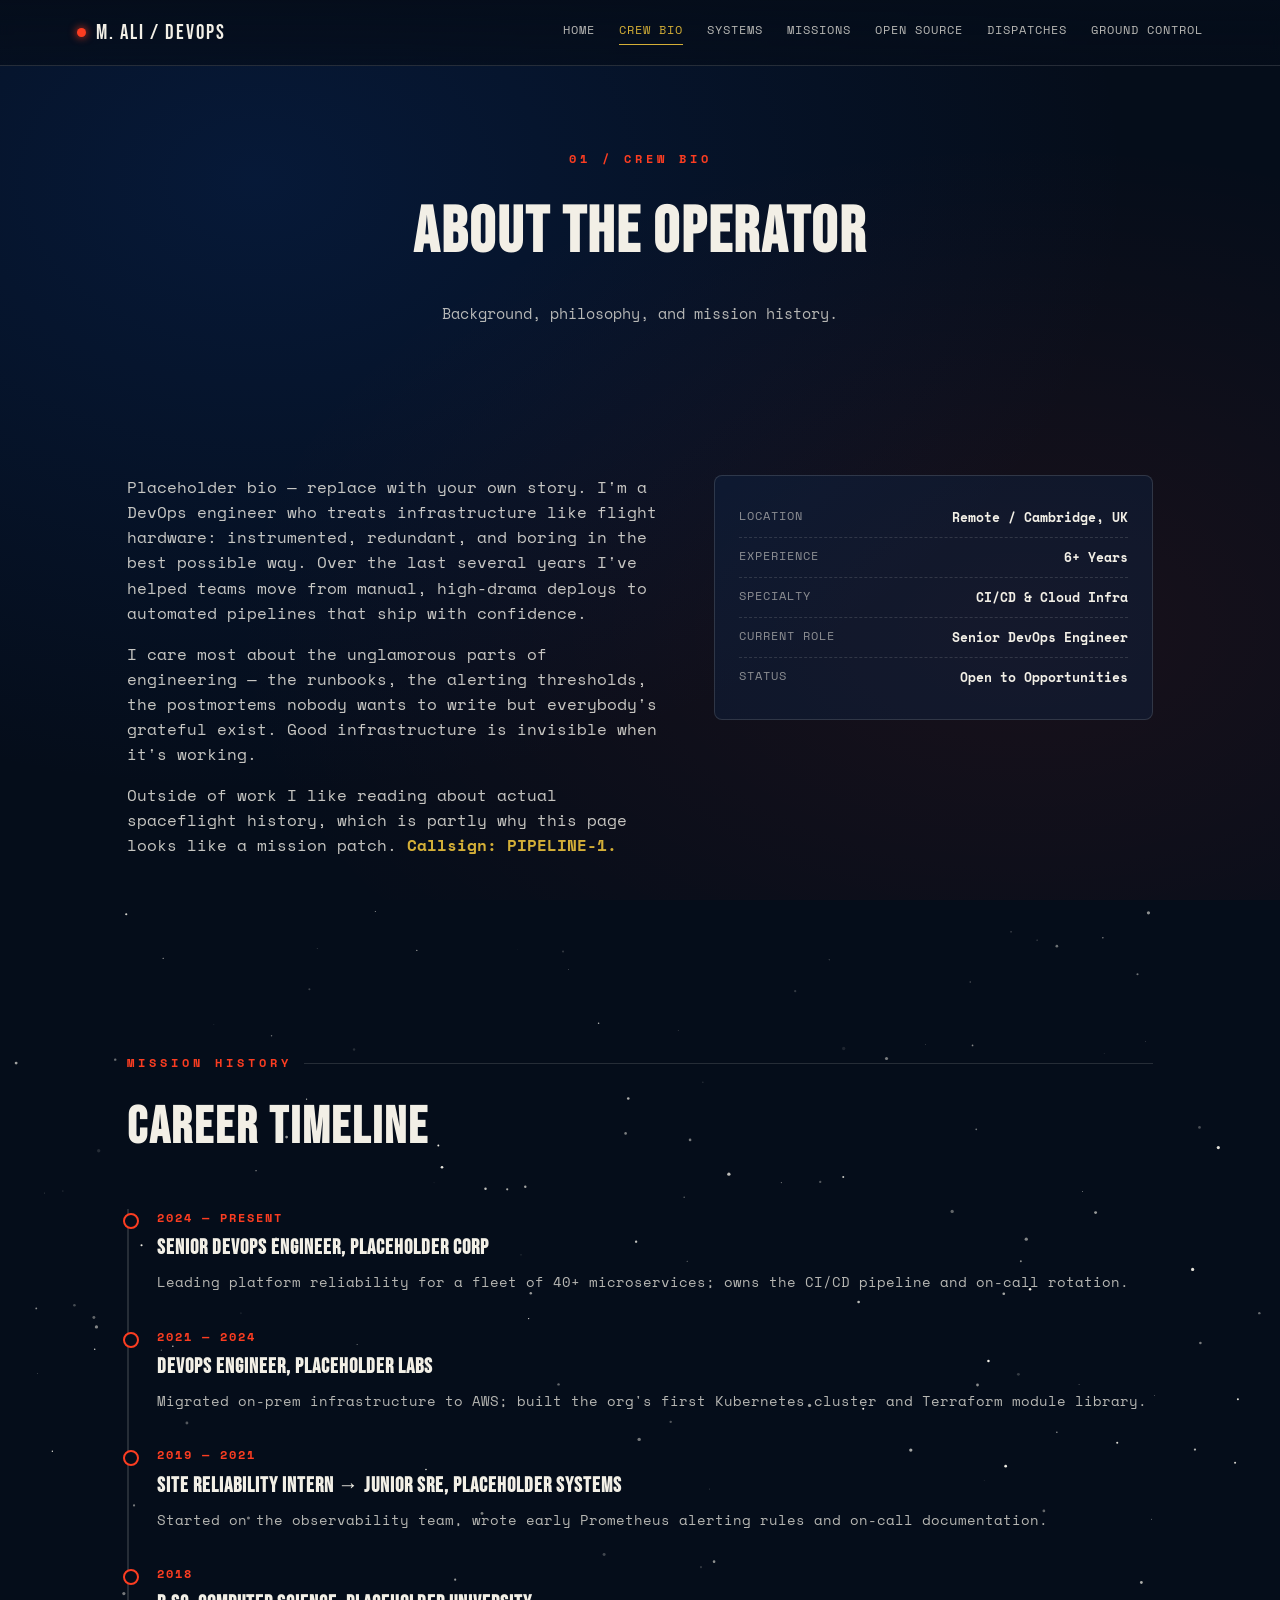
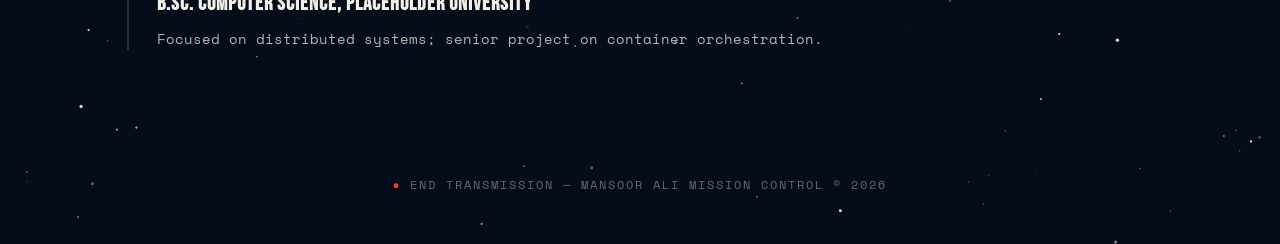
==== about.html @ 3de68238 "New portfolio theme" ====
<!DOCTYPE html>
<html lang="en">

<head>
  <meta charset="UTF-8">
  <meta name="viewport" content="width=device-width, initial-scale=1.0">
  <title>Crew Bio — Mansoor Ali</title>
  <link rel="preconnect" href="https://fonts.googleapis.com">
  <link rel="preconnect" href="https://fonts.gstatic.com" crossorigin>
  <link href="https://fonts.googleapis.com/css2?family=Bebas+Neue&family=Space+Mono:wght@400;700&display=swap"
    rel="stylesheet">
  <link rel="stylesheet" href="styles.css">
</head>

<body>

  <canvas id="starfield"></canvas>
  <div id="stars"></div>

  <div class="content">

    <nav>
      <a class="nav-brand" href="index.html"><span class="dot"></span> M. ALI / DEVOPS</a>
      <button class="nav-toggle" aria-label="Toggle menu">MENU</button>
      <div class="nav-links">
        <a href="index.html">Home</a>
        <a href="about.html" class="active">Crew Bio</a>
        <a href="skills.html">Systems</a>
        <a href="projects.html">Missions</a>
        <a href="opensource.html">Open Source</a>
        <a href="blog.html">Dispatches</a>
        <a href="contact.html">Ground Control</a>
      </div>
    </nav>

    <div class="page-header">
      <div class="eyebrow">01 / Crew Bio</div>
      <h1>ABOUT THE OPERATOR</h1>
      <p class="lead">Background, philosophy, and mission history.</p>
    </div>

    <section>
      <div class="about-grid">
        <div class="about-text">
          <p>Placeholder bio &mdash; replace with your own story. I'm a DevOps engineer who treats infrastructure like
            flight hardware: instrumented, redundant, and boring in the best possible way. Over the last several years
            I've helped teams move from manual, high-drama deploys to automated pipelines that ship with confidence.</p>
          <p>I care most about the unglamorous parts of engineering &mdash; the runbooks, the alerting thresholds, the
            postmortems nobody wants to write but everybody's grateful exist. Good infrastructure is invisible when it's
            working.</p>
          <p>Outside of work I like reading about actual spaceflight history, which is partly why this page looks like a
            mission patch. <span class="callsign">Callsign: PIPELINE-1.</span></p>
        </div>
        <div class="log-card">
          <div class="log-line"><span>Location</span><span>Remote / Cambridge, UK</span></div>
          <div class="log-line"><span>Experience</span><span>6+ Years</span></div>
          <div class="log-line"><span>Specialty</span><span>CI/CD &amp; Cloud Infra</span></div>
          <div class="log-line"><span>Current Role</span><span>Senior DevOps Engineer</span></div>
          <div class="log-line"><span>Status</span><span>Open to Opportunities</span></div>
        </div>
      </div>
    </section>

    <section>
      <div class="eyebrow">Mission History</div>
      <h2 class="section-title">CAREER TIMELINE</h2>
      <div class="timeline">
        <div class="timeline-item">
          <div class="t-year">2024 &mdash; Present</div>
          <h4>Senior DevOps Engineer, Placeholder Corp</h4>
          <p>Leading platform reliability for a fleet of 40+ microservices; owns the CI/CD pipeline and on-call
            rotation.</p>
        </div>
        <div class="timeline-item">
          <div class="t-year">2021 &mdash; 2024</div>
          <h4>DevOps Engineer, Placeholder Labs</h4>
          <p>Migrated on-prem infrastructure to AWS; built the org's first Kubernetes cluster and Terraform module
            library.</p>
        </div>
        <div class="timeline-item">
          <div class="t-year">2019 &mdash; 2021</div>
          <h4>Site Reliability Intern &rarr; Junior SRE, Placeholder Systems</h4>
          <p>Started on the observability team, wrote early Prometheus alerting rules and on-call documentation.</p>
        </div>
        <div class="timeline-item">
          <div class="t-year">2018</div>
          <h4>B.Sc. Computer Science, Placeholder University</h4>
          <p>Focused on distributed systems; senior project on container orchestration.</p>
        </div>
      </div>
    </section>

    <footer><span class="blink">&#9679;</span> END TRANSMISSION &mdash; MANSOOR ALI MISSION CONTROL &copy; 2026</footer>

  </div>

  <script src="starfield.js"></script>
</body>

</html>
---- styles.css ----
:root{
  --navy:#0B1F3A;
  --navy-deep:#050D1A;
  --panel:#0F2A4D;
  --nasa-red:#FC3D21;
  --nasa-blue:#3E7DD8;
  --gold:#D4AF37;
  --off-white:#F2EFE6;
  --line: rgba(242,239,230,0.14);
  --mono: 'Space Mono', monospace;
  --display: 'Bebas Neue', sans-serif;
}

*{margin:0;padding:0;box-sizing:border-box;}
html{scroll-behavior:smooth;}

body{
  background:var(--navy-deep);
  color:var(--off-white);
  font-family:var(--mono);
  line-height:1.6;
  overflow-x:hidden;
}

canvas#starfield{
  position:fixed;
  inset:0;
  z-index:0;
  display:block;
}
#stars{
  position:fixed;
  inset:0;
  z-index:0;
  background:radial-gradient(ellipse at 20% 20%, rgba(11,61,145,0.25), transparent 60%),
             radial-gradient(ellipse at 80% 70%, rgba(252,61,33,0.08), transparent 55%),
             var(--navy-deep);
}

.content{position:relative; z-index:1;}
a{color:inherit;}

/* ---------- NAV ---------- */
nav{
  position:fixed;
  top:0; left:0; right:0;
  z-index:50;
  display:flex;
  align-items:center;
  justify-content:space-between;
  padding:16px 6vw;
  background:linear-gradient(180deg, rgba(5,13,26,0.92), rgba(5,13,26,0.7));
  border-bottom:1px solid var(--line);
  backdrop-filter:blur(6px);
}
.nav-brand{
  font-family:var(--display);
  letter-spacing:2px;
  font-size:1.3rem;
  display:flex;
  align-items:center;
  gap:10px;
  text-decoration:none;
  color:var(--off-white);
}
.nav-brand .dot{
  width:9px;height:9px;border-radius:50%;
  background:var(--nasa-red);
  box-shadow:0 0 8px var(--nasa-red);
  animation:pulse 2s infinite ease-in-out;
}
.nav-links{display:flex; gap:24px; font-size:0.76rem; letter-spacing:1px;}
.nav-links a{
  text-decoration:none;
  color:var(--off-white);
  opacity:0.75;
  text-transform:uppercase;
  position:relative;
  padding-bottom:4px;
}
.nav-links a:hover{opacity:1; color:var(--nasa-red);}
.nav-links a.active{ opacity:1; color:var(--gold); border-bottom:1px solid var(--gold); }
.nav-links a:focus-visible, a:focus-visible, button:focus-visible{
  outline:2px solid var(--gold);
  outline-offset:3px;
}
.nav-toggle{ display:none; }
@media (max-width:900px){
  .nav-links{
    display:none;
    position:fixed;
    top:60px; right:0;
    flex-direction:column;
    background:var(--navy-deep);
    border:1px solid var(--line);
    border-radius:0 0 0 10px;
    padding:20px 26px;
    gap:16px;
    z-index:60;
  }
  .nav-links.open{ display:flex; }
  .nav-toggle{
    display:inline-block;
    background:none;
    border:1px solid var(--line);
    color:var(--off-white);
    font-family:var(--mono);
    font-size:0.7rem;
    letter-spacing:1px;
    text-transform:uppercase;
    padding:8px 12px;
    border-radius:4px;
    cursor:pointer;
  }
}

@keyframes pulse{
  0%,100%{opacity:1;}
  50%{opacity:0.35;}
}

/* ---------- PAGE HEADER (non-hero pages) ---------- */
.page-header{
  padding:150px 6vw 60px;
  max-width:1180px;
  margin:0 auto;
  text-align:center;
}
.page-header .eyebrow{ justify-content:center; }
.page-header .eyebrow::after{ display:none; }
.page-header h1{
  font-family:var(--display);
  font-size:clamp(2.4rem, 6vw, 4rem);
  letter-spacing:2px;
}
.page-header p.lead{
  max-width:560px;
  margin:16px auto 0;
  color:rgba(242,239,230,0.75);
  font-size:0.95rem;
}

/* ---------- HERO (index only) ---------- */
header.hero{
  min-height:100vh;
  display:flex;
  flex-direction:column;
  align-items:center;
  justify-content:center;
  text-align:center;
  padding:140px 6vw 80px;
  position:relative;
}
.patch-wrap{ position:relative; width:340px; height:340px; margin-bottom:36px; }
@media (max-width:480px){ .patch-wrap{width:260px;height:260px;} }
.patch-ring{
  position:absolute; inset:0;
  border-radius:50%;
  border:2px dashed rgba(212,175,55,0.35);
  animation:spin 60s linear infinite;
}
.patch-ring.r2{ inset:14px; border-color:rgba(62,125,216,0.3); animation-duration:45s; animation-direction:reverse;}
@media (prefers-reduced-motion: reduce){ .patch-ring{animation:none;} }
@keyframes spin{ to{ transform:rotate(360deg); } }
.patch-core{
  position:absolute; inset:30px;
  border-radius:50%;
  background:radial-gradient(circle at 35% 30%, var(--panel), var(--navy) 70%);
  border:4px solid var(--gold);
  box-shadow:
    0 0 0 4px var(--navy-deep),
    0 0 0 6px var(--nasa-red),
    0 20px 60px rgba(0,0,0,0.6),
    inset 0 0 40px rgba(62,125,216,0.25);
  display:flex;
  flex-direction:column;
  align-items:center;
  justify-content:center;
  gap:6px;
}
.patch-core .role{ font-size:0.62rem; letter-spacing:3px; color:var(--nasa-red); text-transform:uppercase; font-weight:700; }
.patch-core .initials{ font-family:var(--display); font-size:3.2rem; letter-spacing:2px; line-height:1; color:var(--off-white); }
.patch-core .orbit-icon{ width:64px; height:1px; background:var(--gold); margin:4px 0; position:relative; }
.patch-core .orbit-icon::before{ content:''; position:absolute; left:50%; top:50%; width:6px; height:6px; border-radius:50%; background:var(--nasa-red); transform:translate(-50%,-50%); }
.patch-core .designation{ font-size:0.6rem; letter-spacing:2px; color:rgba(242,239,230,0.6); }
svg.patch-text{ position:absolute; inset:0; width:100%; height:100%; }
svg.patch-text text{ font-family:var(--mono); font-size:11.5px; letter-spacing:3px; fill:var(--off-white); text-transform:uppercase; }

.hero h1{ font-family:var(--display); font-size:clamp(2.6rem, 7vw, 5rem); letter-spacing:3px; color:var(--off-white); line-height:1; }
.hero .subtitle{ margin-top:14px; font-size:1rem; letter-spacing:2px; text-transform:uppercase; color:var(--nasa-blue); font-weight:700; }
.hero .tagline{ max-width:560px; margin:22px auto 0; color:rgba(242,239,230,0.75); font-size:0.95rem; }

.status-strip{
  margin-top:34px;
  display:inline-flex;
  align-items:center;
  gap:10px;
  padding:10px 20px;
  border:1px solid var(--line);
  border-radius:999px;
  background:rgba(15,42,77,0.5);
  font-size:0.72rem;
  letter-spacing:2px;
  text-transform:uppercase;
}
.status-strip .led{
  width:8px;height:8px;border-radius:50%;
  background:#4CD137;
  box-shadow:0 0 8px #4CD137;
  animation:pulse 1.6s infinite ease-in-out;
}

.hero-ctas{ margin-top:36px; display:flex; gap:16px; flex-wrap:wrap; justify-content:center; }
.btn{
  font-family:var(--mono);
  font-weight:700;
  font-size:0.78rem;
  letter-spacing:1.5px;
  text-transform:uppercase;
  text-decoration:none;
  padding:14px 26px;
  border-radius:4px;
  transition:transform 0.15s ease, box-shadow 0.15s ease;
  display:inline-block;
  border:none;
  cursor:pointer;
}
.btn:hover{ transform:translateY(-2px); }
.btn-primary{ background:var(--nasa-red); color:var(--off-white); box-shadow:0 6px 20px rgba(252,61,33,0.35); }
.btn-outline{ background:transparent; color:var(--off-white); border:1px solid var(--gold); }

/* ---------- SECTION SHELL ---------- */
section{ padding:90px 6vw; max-width:1180px; margin:0 auto; position:relative; }
.eyebrow{
  font-size:0.72rem;
  letter-spacing:4px;
  text-transform:uppercase;
  color:var(--nasa-red);
  font-weight:700;
  display:flex;
  align-items:center;
  gap:12px;
  margin-bottom:14px;
}
.eyebrow::after{ content:''; flex:1; height:1px; background:var(--line); }
h2.section-title{ font-family:var(--display); font-size:clamp(2rem, 4.5vw, 3.2rem); letter-spacing:2px; margin-bottom:40px; }

/* ---------- ABOUT ---------- */
.about-grid{ display:grid; grid-template-columns:1.1fr 0.9fr; gap:50px; align-items:start; }
@media (max-width:820px){ .about-grid{grid-template-columns:1fr;} }
.about-text p{ color:rgba(242,239,230,0.82); margin-bottom:16px; font-size:0.98rem; }
.about-text .callsign{ color:var(--gold); font-weight:700; }
.log-card{ border:1px solid var(--line); background:rgba(15,42,77,0.35); border-radius:8px; padding:22px 24px; }
.log-card .log-line{ display:flex; justify-content:space-between; padding:9px 0; border-bottom:1px dashed var(--line); font-size:0.82rem; }
.log-card .log-line:last-child{border-bottom:none;}
.log-card .log-line span:first-child{ color:rgba(242,239,230,0.55); text-transform:uppercase; letter-spacing:1px; font-size:0.72rem; }
.log-card .log-line span:last-child{ color:var(--off-white); font-weight:700; text-align:right; }

/* Timeline (about page) */
.timeline{ border-left:2px solid var(--line); padding-left:28px; display:flex; flex-direction:column; gap:34px; margin-top:10px; }
.timeline-item{ position:relative; }
.timeline-item::before{
  content:''; position:absolute; left:-34px; top:4px;
  width:12px; height:12px; border-radius:50%;
  background:var(--navy-deep); border:2px solid var(--nasa-red);
}
.timeline-item .t-year{ font-size:0.72rem; letter-spacing:2px; color:var(--nasa-red); text-transform:uppercase; font-weight:700; }
.timeline-item h4{ font-family:var(--display); font-size:1.3rem; letter-spacing:1px; margin:4px 0 6px; }
.timeline-item p{ color:rgba(242,239,230,0.75); font-size:0.9rem; }

/* ---------- SKILLS ---------- */
.systems-grid{ display:grid; grid-template-columns:repeat(auto-fit, minmax(240px, 1fr)); gap:22px; }
.system-panel{
  border:1px solid var(--line);
  background:linear-gradient(160deg, rgba(15,42,77,0.5), rgba(5,13,26,0.4));
  border-radius:10px;
  padding:24px;
  position:relative;
  overflow:hidden;
}
.system-panel::before{ content:''; position:absolute; top:0; left:0; width:4px; height:100%; background:var(--nasa-blue); }
.system-panel h3{ font-family:var(--display); letter-spacing:1.5px; font-size:1.3rem; margin-bottom:4px; }
.system-panel .sys-status{ font-size:0.65rem; letter-spacing:2px; color:#4CD137; text-transform:uppercase; font-weight:700; margin-bottom:14px; display:block; }
.chip-row{ display:flex; flex-wrap:wrap; gap:8px; }
.chip{ font-size:0.72rem; padding:6px 12px; border:1px solid var(--line); border-radius:4px; color:rgba(242,239,230,0.85); background:rgba(242,239,230,0.04); }

/* ---------- CERTIFICATIONS ---------- */
.cert-grid{ display:grid; grid-template-columns:repeat(auto-fit, minmax(260px, 1fr)); gap:24px; }
.cert-card{
  border:1px solid var(--line);
  border-radius:10px;
  padding:26px;
  display:flex;
  gap:18px;
  align-items:flex-start;
  background:rgba(15,42,77,0.28);
  transition:border-color 0.2s ease, transform 0.2s ease;
}
.cert-card:hover{ border-color:var(--gold); transform:translateY(-3px); }
.cert-seal{
  flex-shrink:0;
  width:56px; height:56px;
  border-radius:50%;
  border:2px solid var(--gold);
  display:flex; align-items:center; justify-content:center;
  background:radial-gradient(circle at 35% 30%, var(--panel), var(--navy) 70%);
  font-family:var(--display);
  font-size:1.3rem;
}
.cert-card h3{ font-family:var(--display); font-size:1.2rem; letter-spacing:1px; margin-bottom:4px; }
.cert-meta{ font-size:0.7rem; letter-spacing:1px; text-transform:uppercase; color:var(--nasa-blue); margin-bottom:8px; }
.cert-card p{ font-size:0.85rem; color:rgba(242,239,230,0.75); }
.cert-status{
  display:inline-block;
  margin-top:10px;
  font-size:0.62rem;
  letter-spacing:2px;
  text-transform:uppercase;
  color:#4CD137;
  font-weight:700;
}

/* ---------- MISSIONS / PROJECTS ---------- */
.missions{ display:flex; flex-direction:column; gap:26px; }
.mission-card{
  display:grid;
  grid-template-columns:150px 1fr;
  gap:28px;
  border:1px solid var(--line);
  border-radius:10px;
  padding:28px;
  background:rgba(15,42,77,0.28);
  transition:border-color 0.2s ease, transform 0.2s ease;
}
.mission-card:hover{ border-color:var(--gold); transform:translateY(-3px); }
@media (max-width:680px){ .mission-card{grid-template-columns:1fr;} }
.mission-id{ display:flex; flex-direction:column; align-items:flex-start; gap:8px; }
.mission-id .msn{ font-family:var(--display); font-size:1.6rem; letter-spacing:1px; color:var(--nasa-red); }
.mission-badge{
  width:64px; height:64px;
  border-radius:50%;
  border:2px solid var(--gold);
  display:flex; align-items:center; justify-content:center;
  background:radial-gradient(circle at 35% 30%, var(--panel), var(--navy) 70%);
  font-family:var(--display);
  font-size:1.4rem;
  color:var(--off-white);
}
.mission-body h3{ font-family:var(--display); font-size:1.5rem; letter-spacing:1px; margin-bottom:8px; }
.mission-body p{ color:rgba(242,239,230,0.78); font-size:0.92rem; margin-bottom:14px; }
.mission-links{ display:flex; gap:18px; font-size:0.75rem; letter-spacing:1px; text-transform:uppercase; }
.mission-links a{ text-decoration:none; color:var(--nasa-blue); border-bottom:1px solid transparent; }
.mission-links a:hover{ border-color:var(--nasa-blue); }

/* ---------- OPEN SOURCE ---------- */
.transmission-grid{ display:grid; grid-template-columns:repeat(auto-fit, minmax(280px, 1fr)); gap:24px; }
.transmission-card{
  border:1px solid var(--line);
  border-radius:10px;
  padding:26px;
  background:rgba(15,42,77,0.28);
  transition:border-color 0.2s ease, transform 0.2s ease;
  display:flex;
  flex-direction:column;
  gap:12px;
}
.transmission-card:hover{ border-color:var(--nasa-blue); transform:translateY(-3px); }
.transmission-card .freq{ font-size:0.68rem; letter-spacing:2px; color:var(--gold); text-transform:uppercase; font-weight:700; }
.transmission-card h3{ font-family:var(--display); font-size:1.3rem; letter-spacing:1px; }
.transmission-card p{ font-size:0.85rem; color:rgba(242,239,230,0.75); flex:1; }
.transmission-stats{ display:flex; gap:16px; font-size:0.72rem; color:rgba(242,239,230,0.6); }
.transmission-stats span{ display:flex; align-items:center; gap:5px; }
.transmission-card a.repo-link{ font-size:0.75rem; letter-spacing:1px; text-transform:uppercase; text-decoration:none; color:var(--nasa-blue); }

/* ---------- BLOG ---------- */
.dispatch-list{ display:flex; flex-direction:column; gap:20px; }
.dispatch-card{
  border:1px solid var(--line);
  border-radius:10px;
  padding:26px 28px;
  background:rgba(15,42,77,0.28);
  display:flex;
  justify-content:space-between;
  align-items:center;
  gap:20px;
  transition:border-color 0.2s ease, transform 0.2s ease;
}
.dispatch-card:hover{ border-color:var(--gold); transform:translateY(-3px); }
@media (max-width:680px){ .dispatch-card{flex-direction:column; align-items:flex-start;} }
.dispatch-meta{ font-size:0.68rem; letter-spacing:2px; text-transform:uppercase; color:var(--nasa-red); margin-bottom:8px; font-weight:700; }
.dispatch-card h3{ font-family:var(--display); font-size:1.4rem; letter-spacing:1px; margin-bottom:6px; }
.dispatch-card p{ font-size:0.85rem; color:rgba(242,239,230,0.75); max-width:520px; }
.dispatch-card .btn{ flex-shrink:0; }

/* ---------- RESUME STRIP ---------- */
.manifest{
  display:flex;
  align-items:center;
  justify-content:space-between;
  flex-wrap:wrap;
  gap:20px;
  border:1px solid var(--gold);
  border-radius:10px;
  padding:30px 34px;
  background:linear-gradient(120deg, rgba(212,175,55,0.08), transparent);
}
.manifest .m-left h3{ font-family:var(--display); font-size:1.6rem; letter-spacing:1px; margin-bottom:6px; }
.manifest .m-left p{ font-size:0.85rem; color:rgba(242,239,230,0.7); }

/* ---------- CONTACT ---------- */
.ground-control{
  border:1px solid var(--line);
  border-radius:12px;
  padding:44px;
  background:radial-gradient(ellipse at top left, rgba(62,125,216,0.12), transparent 60%), rgba(5,13,26,0.4);
  text-align:center;
}
.ground-control h2{ font-family:var(--display); font-size:clamp(1.8rem,4vw,2.8rem); letter-spacing:2px; margin-bottom:12px; }
.ground-control p{ color:rgba(242,239,230,0.75); max-width:480px; margin:0 auto 30px; font-size:0.92rem; }
.contact-links{ display:flex; justify-content:center; gap:16px; flex-wrap:wrap; }
.contact-links a{
  text-decoration:none;
  padding:12px 22px;
  border:1px solid var(--line);
  border-radius:6px;
  font-size:0.8rem;
  letter-spacing:1px;
  text-transform:uppercase;
  color:var(--off-white);
  transition:border-color 0.2s ease, color 0.2s ease;
}
.contact-links a:hover{ border-color:var(--nasa-red); color:var(--nasa-red); }

.contact-form{ max-width:520px; margin:0 auto; text-align:left; display:flex; flex-direction:column; gap:16px; }
.contact-form label{ font-size:0.7rem; letter-spacing:2px; text-transform:uppercase; color:rgba(242,239,230,0.6); margin-bottom:6px; display:block; }
.contact-form input, .contact-form textarea{
  width:100%;
  background:rgba(5,13,26,0.6);
  border:1px solid var(--line);
  border-radius:6px;
  padding:12px 14px;
  color:var(--off-white);
  font-family:var(--mono);
  font-size:0.85rem;
}
.contact-form input:focus, .contact-form textarea:focus{ outline:none; border-color:var(--gold); }
.contact-form textarea{ resize:vertical; min-height:120px; }

footer{
  text-align:center;
  padding:36px 6vw 50px;
  font-size:0.72rem;
  letter-spacing:2px;
  text-transform:uppercase;
  color:rgba(242,239,230,0.4);
}
footer .blink{ color:var(--nasa-red); }
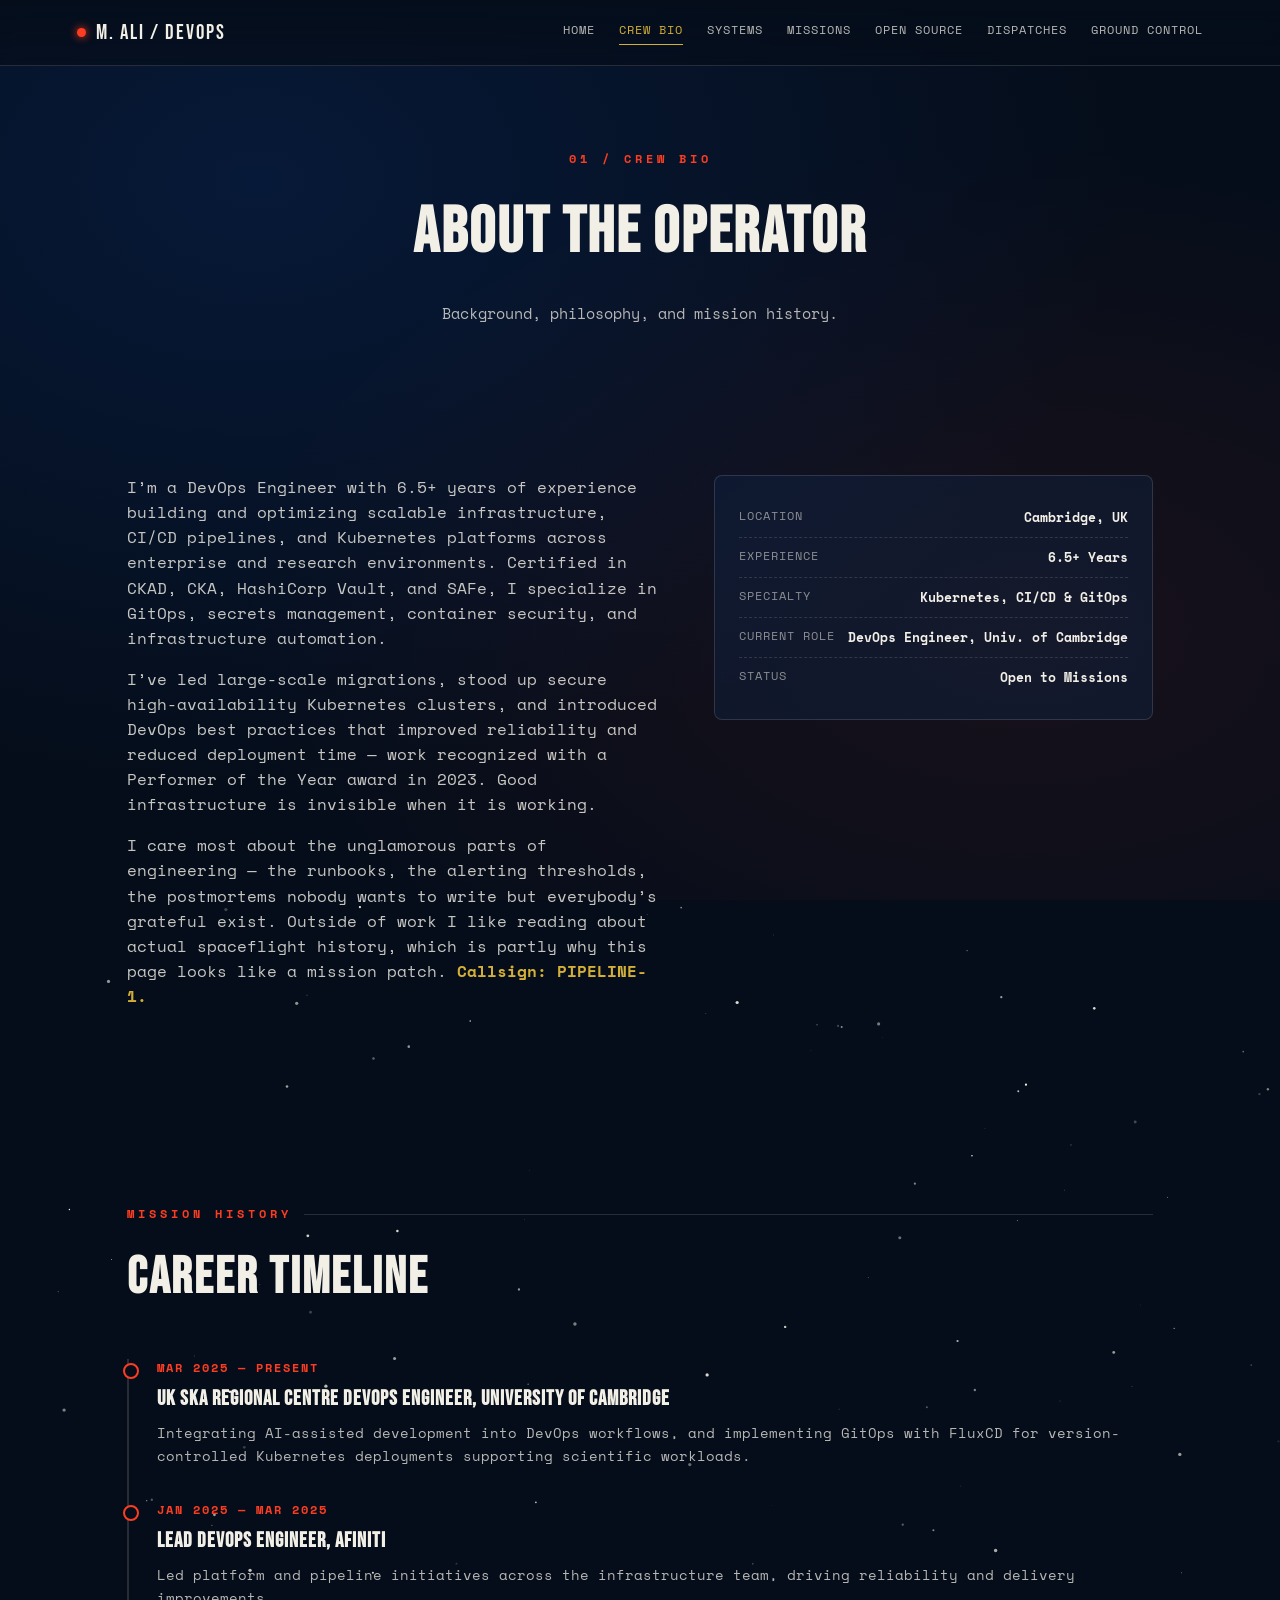
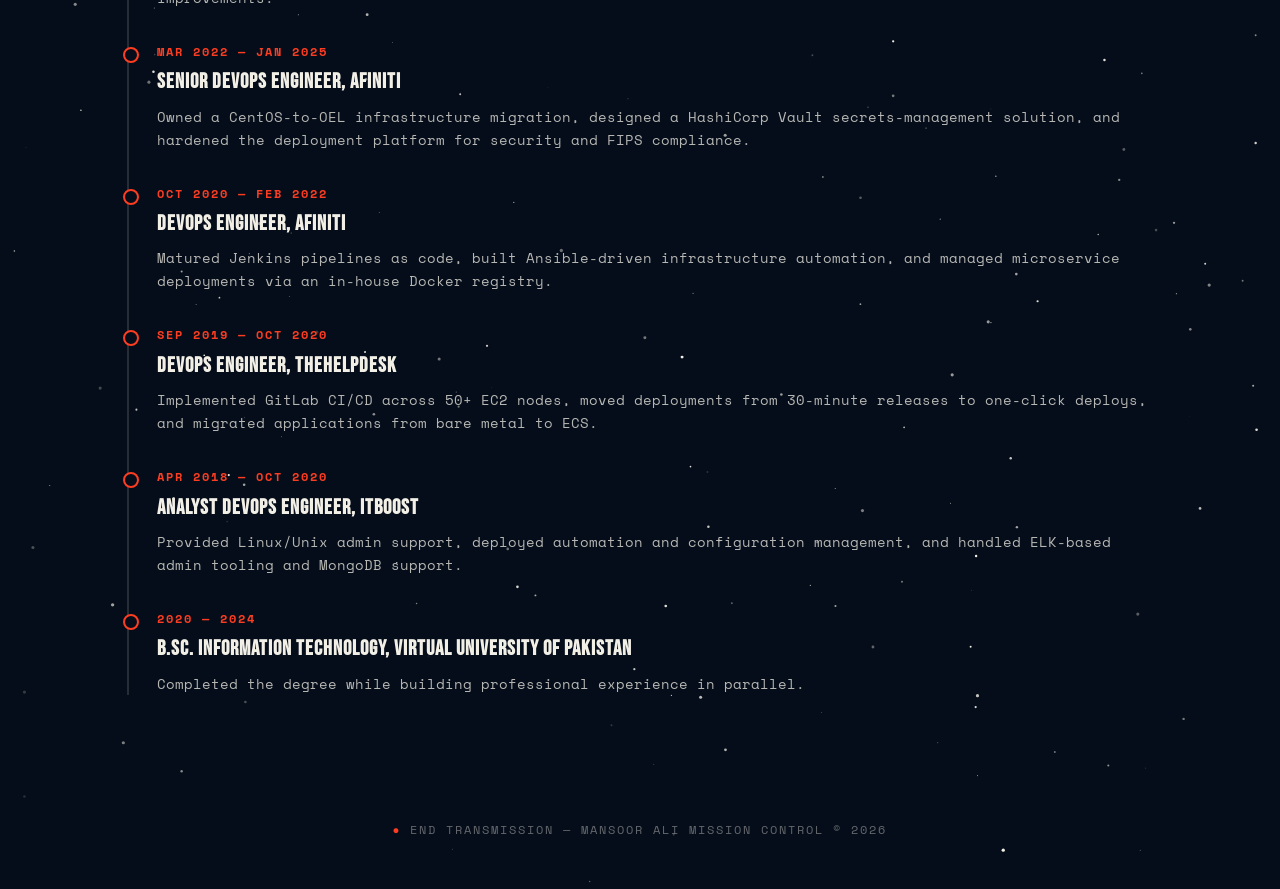
==== commit 7e4e1502: "Updated info - Profile enhancement" ====
--- a/about.html
+++ b/about.html
@@ -42,21 +42,25 @@
     <section>
       <div class="about-grid">
         <div class="about-text">
-          <p>Placeholder bio &mdash; replace with your own story. I'm a DevOps engineer who treats infrastructure like
-            flight hardware: instrumented, redundant, and boring in the best possible way. Over the last several years
-            I've helped teams move from manual, high-drama deploys to automated pipelines that ship with confidence.</p>
+          <p>I&rsquo;m a DevOps Engineer with 6.5+ years of experience building and optimizing scalable infrastructure,
+            CI/CD pipelines, and Kubernetes platforms across enterprise and research environments. Certified in CKAD,
+            CKA, HashiCorp Vault, and SAFe, I specialize in GitOps, secrets management, container security, and
+            infrastructure automation.</p>
+          <p>I&rsquo;ve led large-scale migrations, stood up secure high-availability Kubernetes clusters, and
+            introduced
+            DevOps best practices that improved reliability and reduced deployment time &mdash; work recognized with a
+            Performer of the Year award in 2023. Good infrastructure is invisible when it is working.</p>
           <p>I care most about the unglamorous parts of engineering &mdash; the runbooks, the alerting thresholds, the
-            postmortems nobody wants to write but everybody's grateful exist. Good infrastructure is invisible when it's
-            working.</p>
-          <p>Outside of work I like reading about actual spaceflight history, which is partly why this page looks like a
-            mission patch. <span class="callsign">Callsign: PIPELINE-1.</span></p>
+            postmortems nobody wants to write but everybody&rsquo;s grateful exist. Outside of work I like reading about
+            actual spaceflight history, which is partly why this page looks like a mission patch. <span
+              class="callsign">Callsign: PIPELINE-1.</span></p>
         </div>
         <div class="log-card">
-          <div class="log-line"><span>Location</span><span>Remote / Cambridge, UK</span></div>
-          <div class="log-line"><span>Experience</span><span>6+ Years</span></div>
-          <div class="log-line"><span>Specialty</span><span>CI/CD &amp; Cloud Infra</span></div>
-          <div class="log-line"><span>Current Role</span><span>Senior DevOps Engineer</span></div>
-          <div class="log-line"><span>Status</span><span>Open to Opportunities</span></div>
+          <div class="log-line"><span>Location</span><span>Cambridge, UK</span></div>
+          <div class="log-line"><span>Experience</span><span>6.5+ Years</span></div>
+          <div class="log-line"><span>Specialty</span><span>Kubernetes, CI/CD &amp; GitOps</span></div>
+          <div class="log-line"><span>Current Role</span><span>DevOps Engineer, Univ. of Cambridge</span></div>
+          <div class="log-line"><span>Status</span><span>Open to Missions</span></div>
         </div>
       </div>
     </section>
@@ -66,26 +70,45 @@
       <h2 class="section-title">CAREER TIMELINE</h2>
       <div class="timeline">
         <div class="timeline-item">
-          <div class="t-year">2024 &mdash; Present</div>
-          <h4>Senior DevOps Engineer, Placeholder Corp</h4>
-          <p>Leading platform reliability for a fleet of 40+ microservices; owns the CI/CD pipeline and on-call
-            rotation.</p>
+          <div class="t-year">Mar 2025 &mdash; Present</div>
+          <h4>UK SKA Regional Centre DevOps Engineer, University of Cambridge</h4>
+          <p>Integrating AI-assisted development into DevOps workflows, and implementing GitOps with FluxCD for
+            version-controlled Kubernetes deployments supporting scientific workloads.</p>
         </div>
         <div class="timeline-item">
-          <div class="t-year">2021 &mdash; 2024</div>
-          <h4>DevOps Engineer, Placeholder Labs</h4>
-          <p>Migrated on-prem infrastructure to AWS; built the org's first Kubernetes cluster and Terraform module
-            library.</p>
+          <div class="t-year">Jan 2025 &mdash; Mar 2025</div>
+          <h4>Lead DevOps Engineer, Afiniti</h4>
+          <p>Led platform and pipeline initiatives across the infrastructure team, driving reliability and
+            delivery improvements.</p>
         </div>
         <div class="timeline-item">
-          <div class="t-year">2019 &mdash; 2021</div>
-          <h4>Site Reliability Intern &rarr; Junior SRE, Placeholder Systems</h4>
-          <p>Started on the observability team, wrote early Prometheus alerting rules and on-call documentation.</p>
+          <div class="t-year">Mar 2022 &mdash; Jan 2025</div>
+          <h4>Senior DevOps Engineer, Afiniti</h4>
+          <p>Owned a CentOS-to-OEL infrastructure migration, designed a HashiCorp Vault secrets-management solution,
+            and hardened the deployment platform for security and FIPS compliance.</p>
         </div>
         <div class="timeline-item">
-          <div class="t-year">2018</div>
-          <h4>B.Sc. Computer Science, Placeholder University</h4>
-          <p>Focused on distributed systems; senior project on container orchestration.</p>
+          <div class="t-year">Oct 2020 &mdash; Feb 2022</div>
+          <h4>DevOps Engineer, Afiniti</h4>
+          <p>Matured Jenkins pipelines as code, built Ansible-driven infrastructure automation, and managed microservice
+            deployments via an in-house Docker registry.</p>
+        </div>
+        <div class="timeline-item">
+          <div class="t-year">Sep 2019 &mdash; Oct 2020</div>
+          <h4>DevOps Engineer, TheHelpDesk</h4>
+          <p>Implemented GitLab CI/CD across 50+ EC2 nodes, moved deployments from 30-minute releases to one-click
+            deploys, and migrated applications from bare metal to ECS.</p>
+        </div>
+        <div class="timeline-item">
+          <div class="t-year">Apr 2018 &mdash; Oct 2020</div>
+          <h4>Analyst DevOps Engineer, ITBoost</h4>
+          <p>Provided Linux/Unix admin support, deployed automation and configuration management, and handled ELK-based
+            admin tooling and MongoDB support.</p>
+        </div>
+        <div class="timeline-item">
+          <div class="t-year">2020 &mdash; 2024</div>
+          <h4>B.Sc. Information Technology, Virtual University of Pakistan</h4>
+          <p>Completed the degree while building professional experience in parallel.</p>
         </div>
       </div>
     </section>
